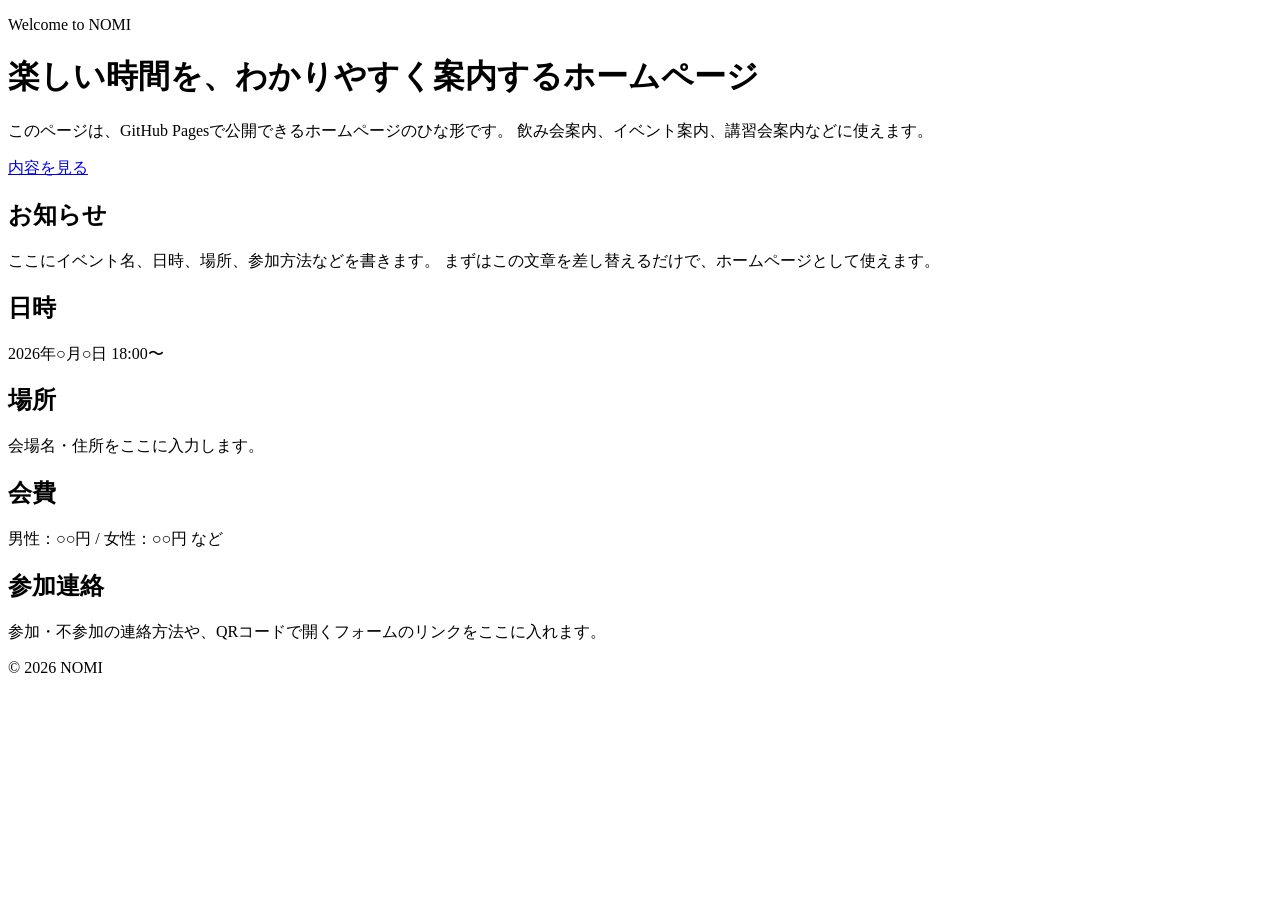
==== website/index.html @ 1038be14 "Add homepage index" ====
<!DOCTYPE html>
<html lang="ja">
<head>
  <meta charset="UTF-8" />
  <meta name="viewport" content="width=device-width, initial-scale=1.0" />
  <title>NOMI - ホームページ</title>
  <link rel="stylesheet" href="style.css" />
</head>
<body>
  <header class="hero">
    <div class="hero-content">
      <p class="label">Welcome to NOMI</p>
      <h1>楽しい時間を、わかりやすく案内するホームページ</h1>
      <p class="lead">
        このページは、GitHub Pagesで公開できるホームページのひな形です。
        飲み会案内、イベント案内、講習会案内などに使えます。
      </p>
      <a class="button" href="#info">内容を見る</a>
    </div>
  </header>

  <main>
    <section id="info" class="card">
      <h2>お知らせ</h2>
      <p>
        ここにイベント名、日時、場所、参加方法などを書きます。
        まずはこの文章を差し替えるだけで、ホームページとして使えます。
      </p>
    </section>

    <section class="grid">
      <div class="card">
        <h2>日時</h2>
        <p>2026年○月○日 18:00〜</p>
      </div>
      <div class="card">
        <h2>場所</h2>
        <p>会場名・住所をここに入力します。</p>
      </div>
      <div class="card">
        <h2>会費</h2>
        <p>男性：○○円 / 女性：○○円 など</p>
      </div>
    </section>

    <section class="card">
      <h2>参加連絡</h2>
      <p>
        参加・不参加の連絡方法や、QRコードで開くフォームのリンクをここに入れます。
      </p>
    </section>
  </main>

  <footer>
    <p>&copy; 2026 NOMI</p>
  </footer>
</body>
</html>
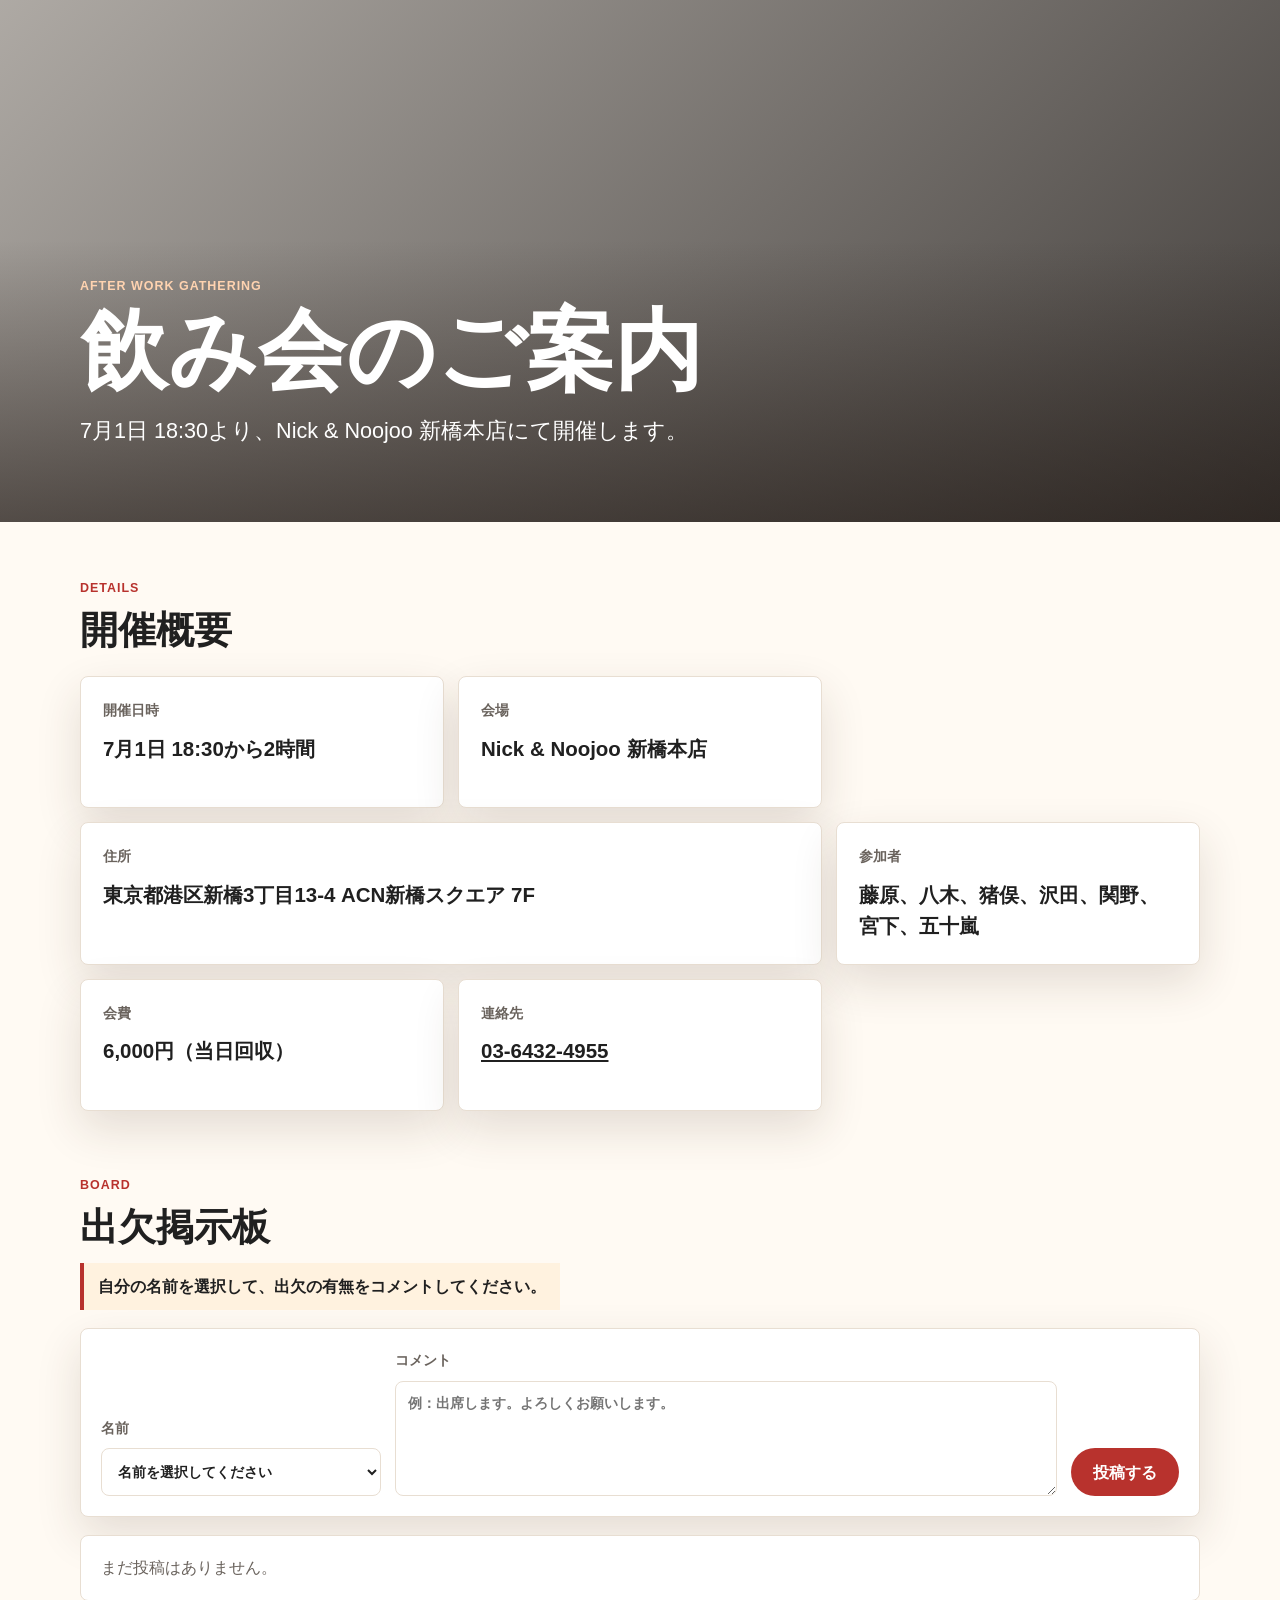
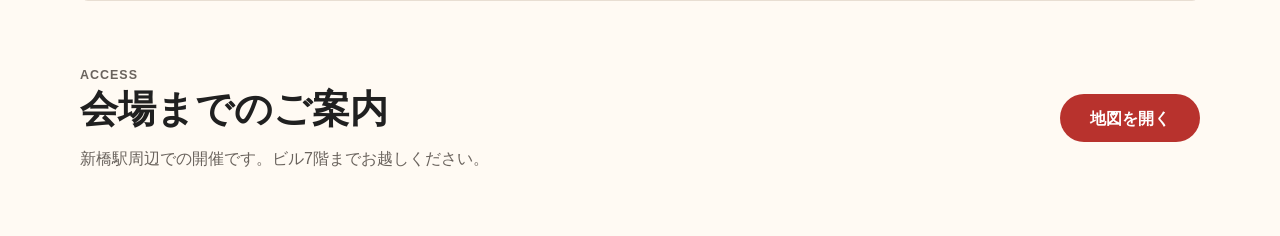
==== commit 896eb447: "Add nomikai guide homepage" ====
--- a/website/index.html
+++ b/website/index.html
@@ -1,58 +1,171 @@
-<!DOCTYPE html>
+<!doctype html>
 <html lang="ja">
 <head>
-  <meta charset="UTF-8" />
-  <meta name="viewport" content="width=device-width, initial-scale=1.0" />
-  <title>NOMI - ホームページ</title>
-  <link rel="stylesheet" href="style.css" />
+  <meta charset="utf-8">
+  <meta name="viewport" content="width=device-width, initial-scale=1">
+  <title>飲み会のご案内 | Nick & Noojoo 新橋本店</title>
+  <link rel="stylesheet" href="styles.css">
 </head>
 <body>
-  <header class="hero">
-    <div class="hero-content">
-      <p class="label">Welcome to NOMI</p>
-      <h1>楽しい時間を、わかりやすく案内するホームページ</h1>
-      <p class="lead">
-        このページは、GitHub Pagesで公開できるホームページのひな形です。
-        飲み会案内、イベント案内、講習会案内などに使えます。
-      </p>
-      <a class="button" href="#info">内容を見る</a>
-    </div>
-  </header>
-
-  <main>
-    <section id="info" class="card">
-      <h2>お知らせ</h2>
-      <p>
-        ここにイベント名、日時、場所、参加方法などを書きます。
-        まずはこの文章を差し替えるだけで、ホームページとして使えます。
-      </p>
-    </section>
-
-    <section class="grid">
-      <div class="card">
-        <h2>日時</h2>
-        <p>2026年○月○日 18:00〜</p>
-      </div>
-      <div class="card">
-        <h2>場所</h2>
-        <p>会場名・住所をここに入力します。</p>
-      </div>
-      <div class="card">
-        <h2>会費</h2>
-        <p>男性：○○円 / 女性：○○円 など</p>
+  <main class="page">
+    <section class="hero" aria-label="飲み会のご案内">
+      <div class="hero__overlay"></div>
+      <div class="hero__content">
+        <p class="eyebrow">After Work Gathering</p>
+        <h1>飲み会のご案内</h1>
+        <p class="lead">7月1日 18:30より、Nick & Noojoo 新橋本店にて開催します。</p>
       </div>
     </section>
 
-    <section class="card">
-      <h2>参加連絡</h2>
-      <p>
-        参加・不参加の連絡方法や、QRコードで開くフォームのリンクをここに入れます。
-      </p>
+    <section class="details" aria-label="開催概要">
+      <div class="details__header">
+        <p class="eyebrow">Details</p>
+        <h2>開催概要</h2>
+      </div>
+
+      <div class="info-grid">
+        <article class="info-card">
+          <span class="info-card__label">開催日時</span>
+          <strong>7月1日 18:30から2時間</strong>
+        </article>
+
+        <article class="info-card">
+          <span class="info-card__label">会場</span>
+          <strong>Nick &amp; Noojoo 新橋本店</strong>
+        </article>
+
+        <article class="info-card info-card--wide">
+          <span class="info-card__label">住所</span>
+          <strong>東京都港区新橋3丁目13-4 ACN新橋スクエア 7F</strong>
+        </article>
+
+        <article class="info-card">
+          <span class="info-card__label">参加者</span>
+          <strong>藤原、八木、猪俣、沢田、関野、宮下、五十嵐</strong>
+        </article>
+
+        <article class="info-card">
+          <span class="info-card__label">会費</span>
+          <strong>6,000円（当日回収）</strong>
+        </article>
+
+        <article class="info-card">
+          <span class="info-card__label">連絡先</span>
+          <strong><a href="tel:0364324955">03-6432-4955</a></strong>
+        </article>
+      </div>
+    </section>
+
+    <section class="board" aria-label="掲示板">
+      <div class="board__header">
+        <p class="eyebrow">Board</p>
+        <h2>出欠掲示板</h2>
+        <p class="notice">自分の名前を選択して、出欠の有無をコメントしてください。</p>
+      </div>
+
+      <form class="board-form" id="boardForm">
+        <label>
+          <span>名前</span>
+          <select id="nameInput" required>
+            <option value="">名前を選択してください</option>
+            <option value="藤原">藤原</option>
+            <option value="八木">八木</option>
+            <option value="猪俣">猪俣</option>
+            <option value="沢田">沢田</option>
+            <option value="関野">関野</option>
+            <option value="宮下">宮下</option>
+            <option value="五十嵐">五十嵐</option>
+          </select>
+        </label>
+
+        <label>
+          <span>コメント</span>
+          <textarea id="commentInput" rows="4" placeholder="例：出席します。よろしくお願いします。" required></textarea>
+        </label>
+
+        <button type="submit">投稿する</button>
+      </form>
+
+      <div class="posts" id="posts" aria-live="polite"></div>
+    </section>
+
+    <section class="access" aria-label="アクセス">
+      <div>
+        <p class="eyebrow">Access</p>
+        <h2>会場までのご案内</h2>
+        <p>新橋駅周辺での開催です。ビル7階までお越しください。</p>
+      </div>
+      <a class="map-button" href="https://www.google.com/maps/search/?api=1&query=%E6%9D%B1%E4%BA%AC%E9%83%BD%E6%B8%AF%E5%8C%BA%E6%96%B0%E6%A9%8B%EF%BC%93%E4%B8%81%E7%9B%AE%EF%BC%91%EF%BC%93%E2%88%92%EF%BC%94%20ACN%E6%96%B0%E6%A9%8B%E3%82%B9%E3%82%AF%E3%82%A8%E3%82%A2%207F" target="_blank" rel="noopener">
+        地図を開く
+      </a>
     </section>
   </main>
 
-  <footer>
-    <p>&copy; 2026 NOMI</p>
-  </footer>
+  <script>
+    const boardForm = document.getElementById("boardForm");
+    const nameInput = document.getElementById("nameInput");
+    const commentInput = document.getElementById("commentInput");
+    const posts = document.getElementById("posts");
+    const storageKey = "nomikai-board-posts";
+
+    const loadPosts = () => JSON.parse(localStorage.getItem(storageKey) || "[]");
+    const savePosts = (items) => localStorage.setItem(storageKey, JSON.stringify(items));
+
+    const renderPosts = () => {
+      const items = loadPosts();
+
+      if (items.length === 0) {
+        posts.innerHTML = '<p class="empty-post">まだ投稿はありません。</p>';
+        return;
+      }
+
+      posts.innerHTML = items.map((item) => `
+        <article class="post">
+          <div class="post__meta">
+            <strong>${escapeHtml(item.name)}</strong>
+            <time>${escapeHtml(item.time)}</time>
+          </div>
+          <p>${escapeHtml(item.comment).replace(/\n/g, "<br>")}</p>
+        </article>
+      `).join("");
+    };
+
+    const escapeHtml = (value) => value.replace(/[&<>"']/g, (char) => ({
+      "&": "&amp;",
+      "<": "&lt;",
+      ">": "&gt;",
+      '"': "&quot;",
+      "'": "&#39;"
+    }[char]));
+
+    boardForm.addEventListener("submit", (event) => {
+      event.preventDefault();
+
+      const name = nameInput.value;
+      const comment = commentInput.value.trim();
+
+      if (!name || !comment) {
+        return;
+      }
+
+      const items = loadPosts();
+      items.unshift({
+        name,
+        comment,
+        time: new Date().toLocaleString("ja-JP", {
+          month: "numeric",
+          day: "numeric",
+          hour: "2-digit",
+          minute: "2-digit"
+        })
+      });
+
+      savePosts(items);
+      commentInput.value = "";
+      renderPosts();
+    });
+
+    renderPosts();
+  </script>
 </body>
 </html>
--- a/website/styles.css
+++ b/website/styles.css
@@ -0,0 +1,335 @@
+:root {
+  color-scheme: light;
+  --ink: #202020;
+  --muted: #6a635d;
+  --paper: #fffaf3;
+  --panel: #ffffff;
+  --accent: #b8322d;
+  --accent-dark: #7d201d;
+  --line: #e8ded2;
+  --shadow: 0 18px 45px rgba(61, 44, 28, 0.14);
+}
+
+* {
+  box-sizing: border-box;
+}
+
+body {
+  margin: 0;
+  min-height: 100vh;
+  background: var(--paper);
+  color: var(--ink);
+  font-family: "Yu Gothic", "Hiragino Kaku Gothic ProN", Meiryo, sans-serif;
+  line-height: 1.7;
+}
+
+a {
+  color: inherit;
+}
+
+.page {
+  min-height: 100vh;
+}
+
+.hero {
+  position: relative;
+  display: grid;
+  min-height: 58vh;
+  align-items: end;
+  overflow: hidden;
+  background:
+    linear-gradient(135deg, rgba(23, 19, 17, 0.35), rgba(23, 19, 17, 0.82)),
+    url("https://images.unsplash.com/photo-1544148103-0773bf10d330?auto=format&fit=crop&w=1800&q=80") center/cover;
+}
+
+.hero__overlay {
+  position: absolute;
+  inset: 0;
+  background: linear-gradient(0deg, rgba(32, 23, 18, 0.54), transparent 54%);
+}
+
+.hero__content {
+  position: relative;
+  width: min(1120px, calc(100% - 40px));
+  margin: 0 auto;
+  padding: 88px 0 72px;
+  color: #fff;
+}
+
+.eyebrow {
+  margin: 0 0 8px;
+  color: var(--accent);
+  font-size: 0.78rem;
+  font-weight: 700;
+  letter-spacing: 0.08em;
+  text-transform: uppercase;
+}
+
+.hero .eyebrow {
+  color: #ffd3b0;
+}
+
+h1,
+h2,
+p {
+  margin-top: 0;
+}
+
+h1 {
+  margin-bottom: 16px;
+  font-size: clamp(2.5rem, 8vw, 5.5rem);
+  line-height: 1.05;
+}
+
+h2 {
+  margin-bottom: 12px;
+  font-size: clamp(1.55rem, 3vw, 2.35rem);
+  line-height: 1.25;
+}
+
+.lead {
+  width: min(640px, 100%);
+  margin-bottom: 0;
+  font-size: clamp(1rem, 2.4vw, 1.35rem);
+}
+
+.details,
+.board,
+.access {
+  width: min(1120px, calc(100% - 32px));
+  margin: 0 auto;
+}
+
+.details {
+  padding: 56px 0 32px;
+}
+
+.details__header {
+  margin-bottom: 22px;
+}
+
+.info-grid {
+  display: grid;
+  grid-template-columns: repeat(3, minmax(0, 1fr));
+  gap: 14px;
+}
+
+.info-card {
+  min-height: 132px;
+  padding: 22px;
+  border: 1px solid var(--line);
+  border-radius: 8px;
+  background: var(--panel);
+  box-shadow: var(--shadow);
+}
+
+.info-card--wide {
+  grid-column: span 2;
+}
+
+.info-card__label {
+  display: block;
+  margin-bottom: 10px;
+  color: var(--muted);
+  font-size: 0.86rem;
+  font-weight: 700;
+}
+
+.info-card strong {
+  display: block;
+  font-size: clamp(1.05rem, 1.8vw, 1.28rem);
+  line-height: 1.55;
+}
+
+.board {
+  padding: 32px 0;
+}
+
+.board__header {
+  margin-bottom: 18px;
+}
+
+.notice {
+  display: inline-block;
+  margin-bottom: 0;
+  padding: 10px 14px;
+  border-left: 4px solid var(--accent);
+  background: #fff2df;
+  color: var(--ink);
+  font-weight: 700;
+}
+
+.board-form {
+  display: grid;
+  grid-template-columns: minmax(180px, 280px) 1fr auto;
+  gap: 14px;
+  align-items: end;
+  padding: 20px;
+  border: 1px solid var(--line);
+  border-radius: 8px;
+  background: var(--panel);
+  box-shadow: var(--shadow);
+}
+
+.board-form label {
+  display: grid;
+  gap: 8px;
+  color: var(--muted);
+  font-size: 0.86rem;
+  font-weight: 700;
+}
+
+.board-form select,
+.board-form textarea {
+  width: 100%;
+  border: 1px solid var(--line);
+  border-radius: 8px;
+  background: #fff;
+  color: var(--ink);
+  font: inherit;
+}
+
+.board-form select {
+  min-height: 48px;
+  padding: 0 12px;
+}
+
+.board-form textarea {
+  min-height: 48px;
+  max-height: 180px;
+  padding: 10px 12px;
+  resize: vertical;
+}
+
+.board-form button {
+  min-height: 48px;
+  padding: 0 22px;
+  border: 0;
+  border-radius: 999px;
+  background: var(--accent);
+  color: #fff;
+  font: inherit;
+  font-weight: 700;
+  cursor: pointer;
+  transition: background 160ms ease, transform 160ms ease;
+}
+
+.board-form button:hover,
+.board-form button:focus-visible {
+  background: var(--accent-dark);
+  transform: translateY(-1px);
+}
+
+.posts {
+  display: grid;
+  gap: 12px;
+  margin-top: 18px;
+}
+
+.post,
+.empty-post {
+  margin: 0;
+  padding: 18px 20px;
+  border: 1px solid var(--line);
+  border-radius: 8px;
+  background: var(--panel);
+}
+
+.post__meta {
+  display: flex;
+  justify-content: space-between;
+  gap: 12px;
+  margin-bottom: 8px;
+}
+
+.post__meta time {
+  color: var(--muted);
+  font-size: 0.88rem;
+}
+
+.post p {
+  margin-bottom: 0;
+}
+
+.empty-post {
+  color: var(--muted);
+}
+
+.access {
+  display: flex;
+  align-items: center;
+  justify-content: space-between;
+  gap: 24px;
+  padding: 32px 0 64px;
+}
+
+.access p {
+  margin-bottom: 0;
+  color: var(--muted);
+}
+
+.map-button {
+  display: inline-flex;
+  min-width: 140px;
+  min-height: 48px;
+  align-items: center;
+  justify-content: center;
+  border-radius: 999px;
+  background: var(--accent);
+  color: #fff;
+  font-weight: 700;
+  text-decoration: none;
+  transition: background 160ms ease, transform 160ms ease;
+}
+
+.map-button:hover,
+.map-button:focus-visible {
+  background: var(--accent-dark);
+  transform: translateY(-1px);
+}
+
+@media (max-width: 760px) {
+  .hero {
+    min-height: 52vh;
+  }
+
+  .hero__content {
+    width: min(100% - 28px, 1120px);
+    padding: 72px 0 48px;
+  }
+
+  .details,
+  .board,
+  .access {
+    width: min(100% - 28px, 1120px);
+  }
+
+  .info-grid {
+    grid-template-columns: 1fr;
+  }
+
+  .info-card--wide {
+    grid-column: auto;
+  }
+
+  .access {
+    display: block;
+  }
+
+  .board-form {
+    grid-template-columns: 1fr;
+  }
+
+  .board-form button {
+    width: 100%;
+  }
+
+  .post__meta {
+    display: block;
+  }
+
+  .map-button {
+    width: 100%;
+    margin-top: 20px;
+  }
+}
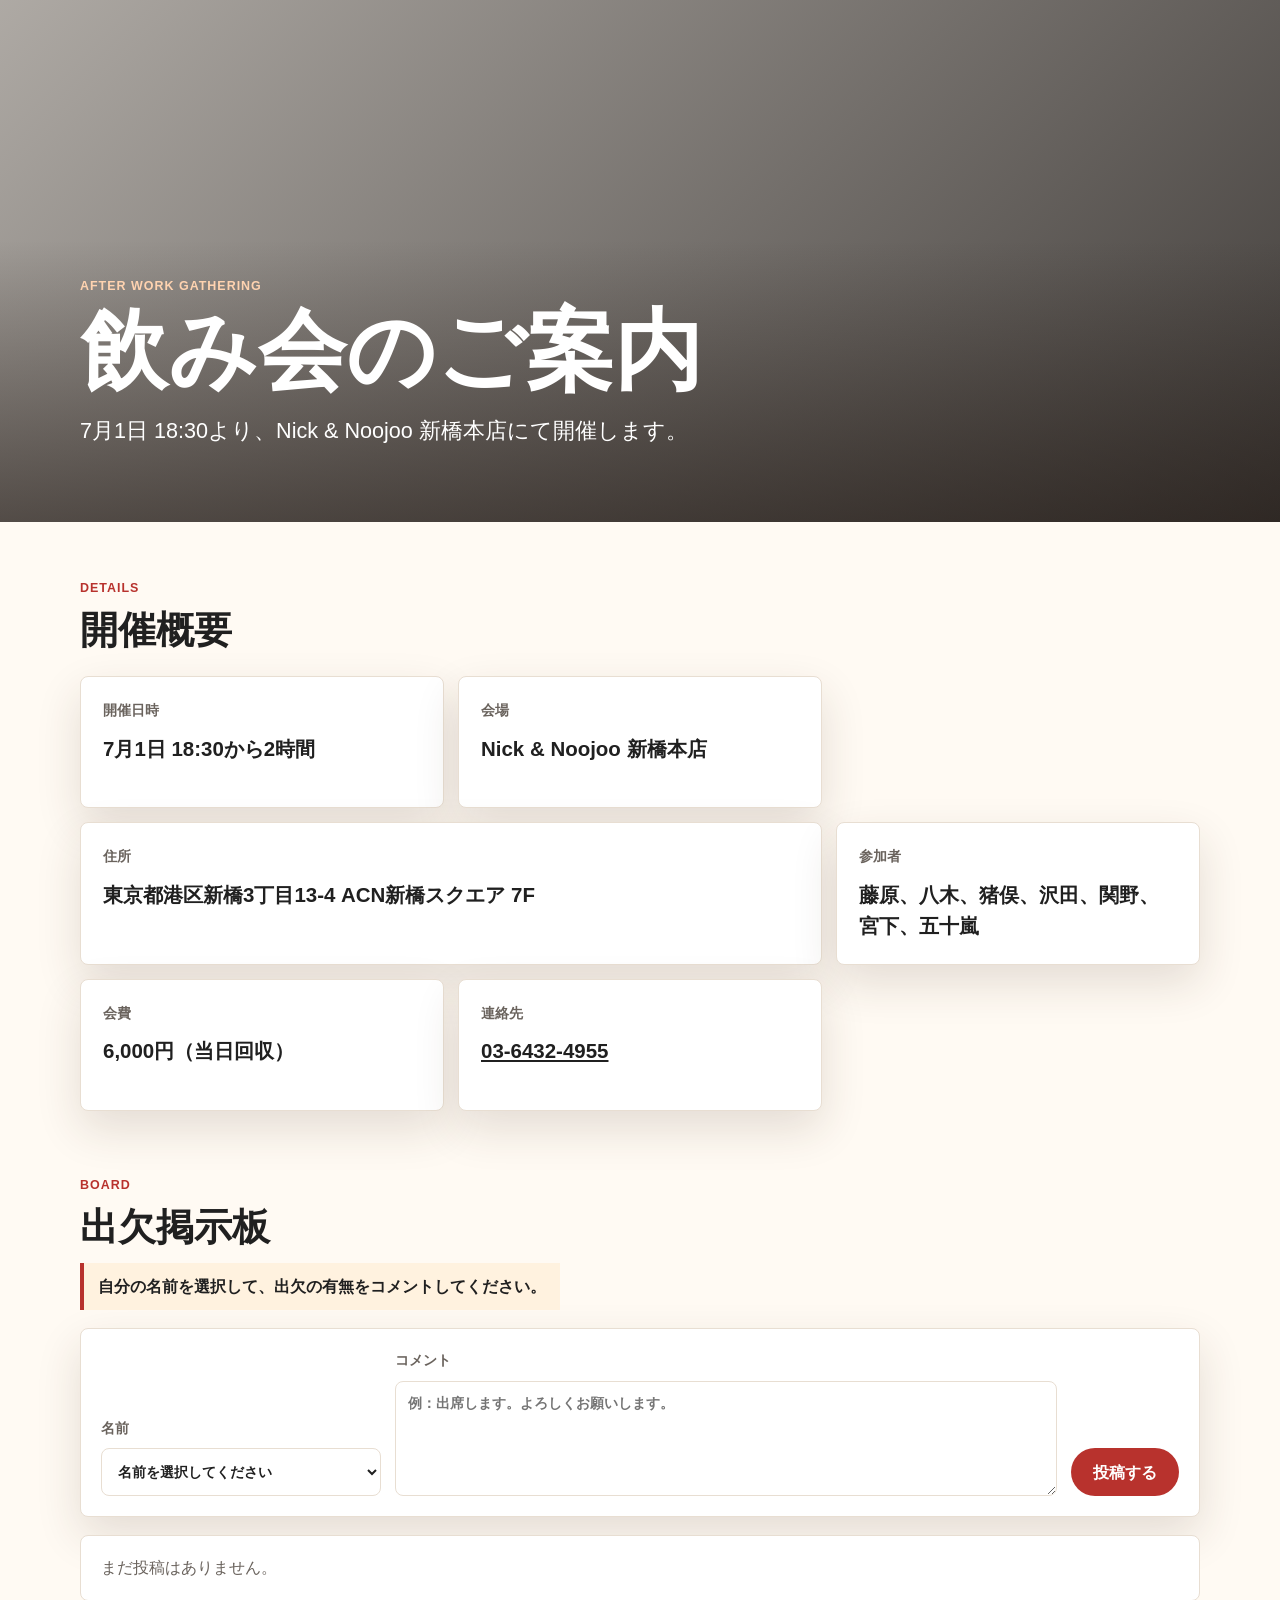
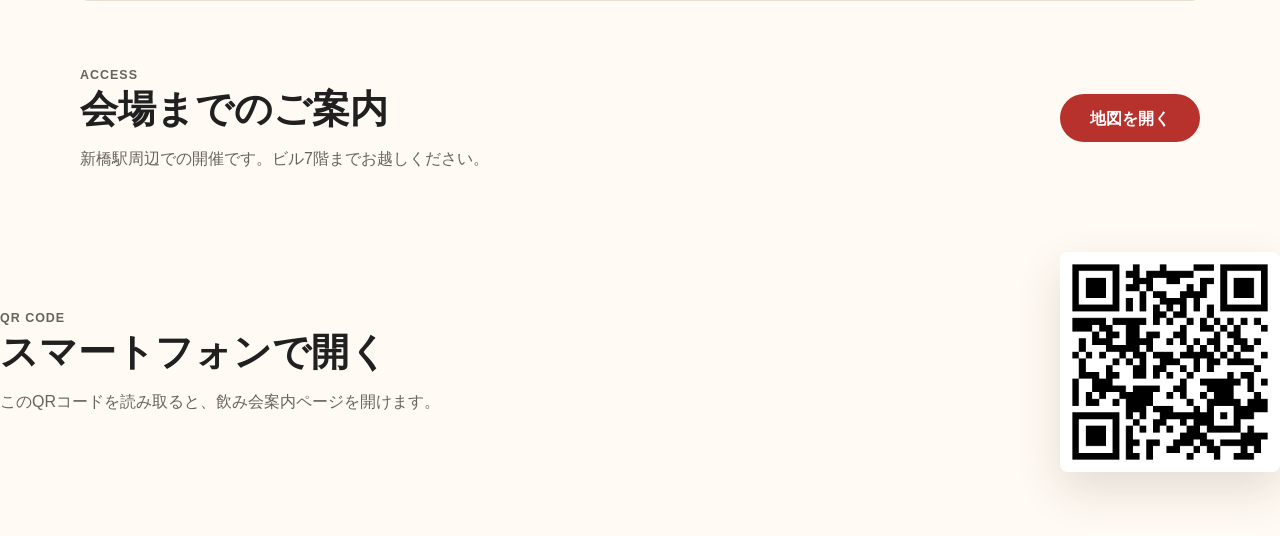
==== commit fcb20f0b: "Add homepage QR code" ====
--- a/website/index.html
+++ b/website/index.html
@@ -99,6 +99,15 @@
         地図を開く
       </a>
     </section>
+
+    <section class="qr-section" aria-label="QRコード">
+      <div>
+        <p class="eyebrow">QR Code</p>
+        <h2>スマートフォンで開く</h2>
+        <p>このQRコードを読み取ると、飲み会案内ページを開けます。</p>
+      </div>
+      <img class="qr-code" src="qrcode.png" alt="飲み会案内ページのQRコード">
+    </section>
   </main>
 
   <script>
--- a/website/styles.css
+++ b/website/styles.css
@@ -255,7 +255,8 @@
   color: var(--muted);
 }
 
-.access {
+.access,
+.qr-section {
   display: flex;
   align-items: center;
   justify-content: space-between;
@@ -266,6 +267,22 @@
 .access p {
   margin-bottom: 0;
   color: var(--muted);
+}
+
+.qr-section {
+  padding-top: 16px;
+}
+
+.qr-section p {
+  margin-bottom: 0;
+  color: var(--muted);
+}
+
+.qr-code {
+  width: min(220px, 42vw);
+  border: 12px solid #fff;
+  border-radius: 8px;
+  box-shadow: var(--shadow);
 }
 
 .map-button {
@@ -312,7 +329,8 @@
     grid-column: auto;
   }
 
-  .access {
+  .access,
+  .qr-section {
     display: block;
   }
 
@@ -332,4 +350,9 @@
     width: 100%;
     margin-top: 20px;
   }
-}
+
+  .qr-code {
+    width: 180px;
+    margin-top: 20px;
+  }
+}
